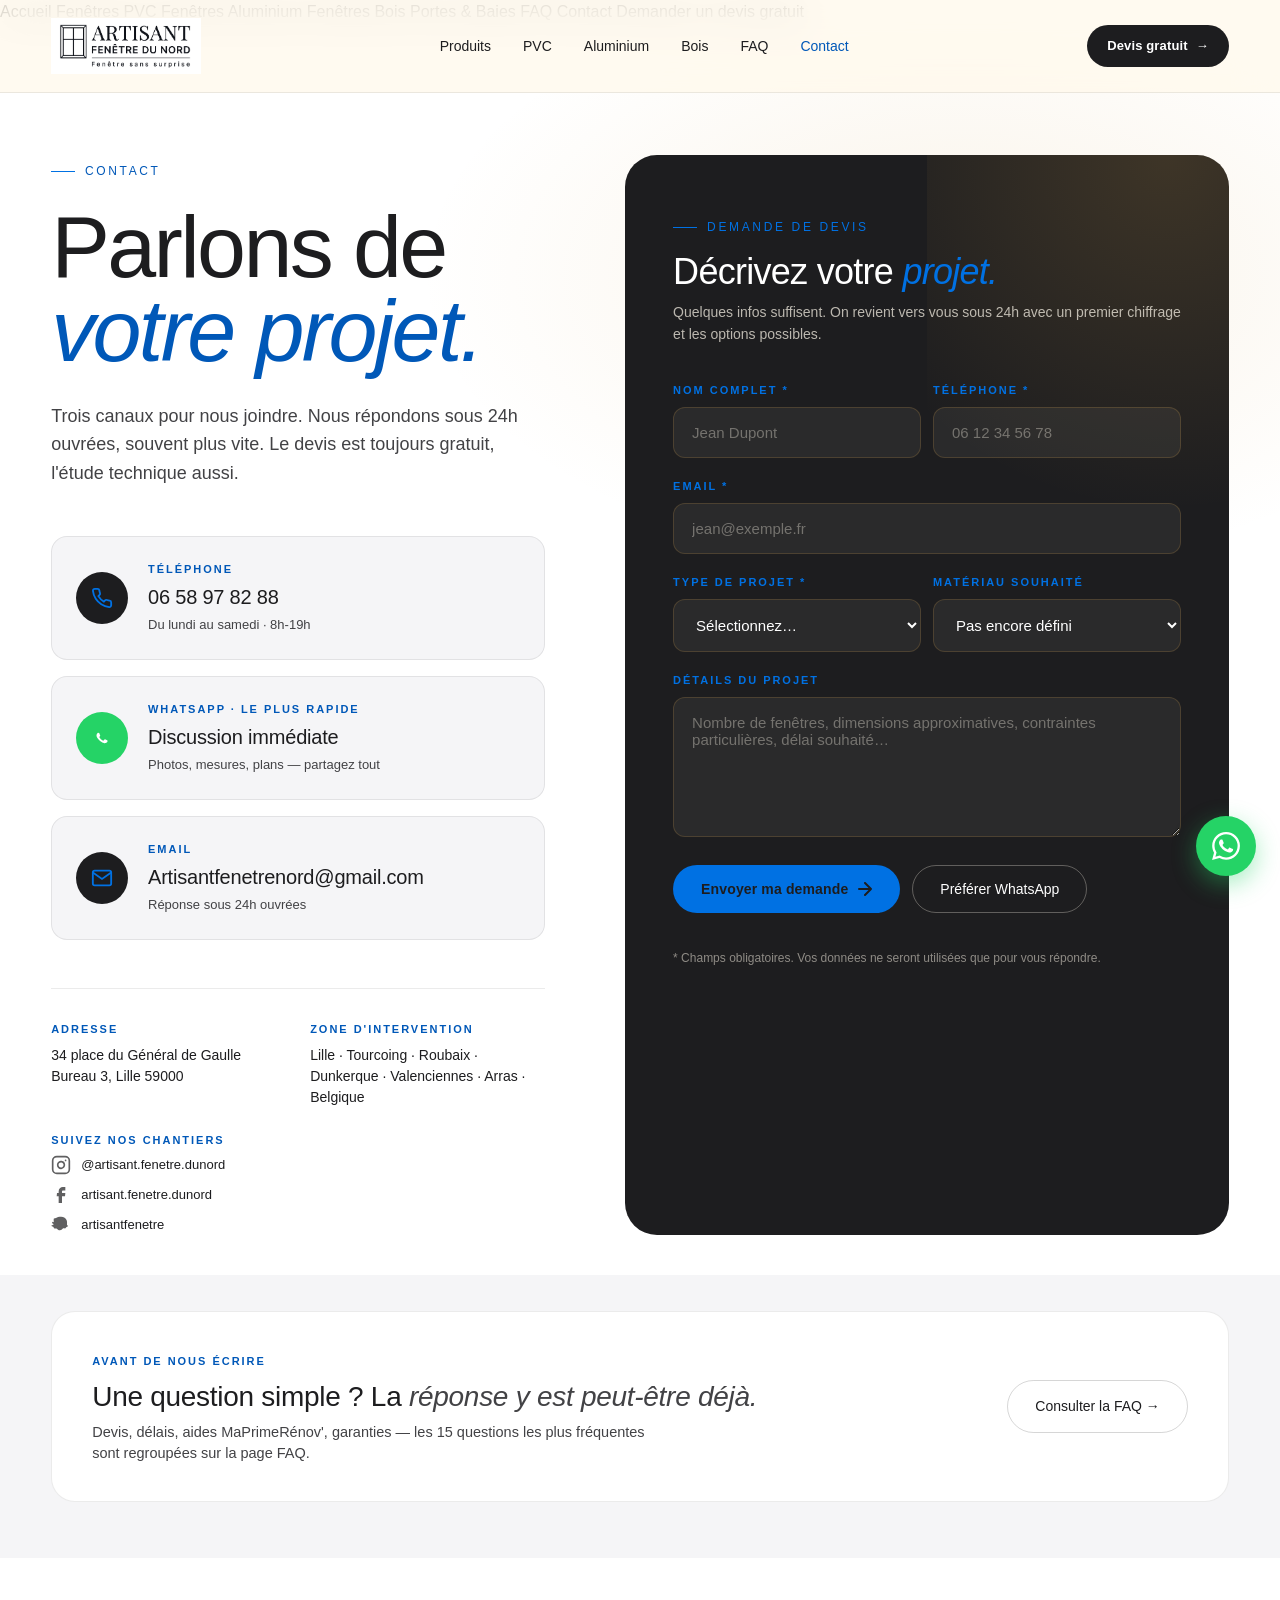
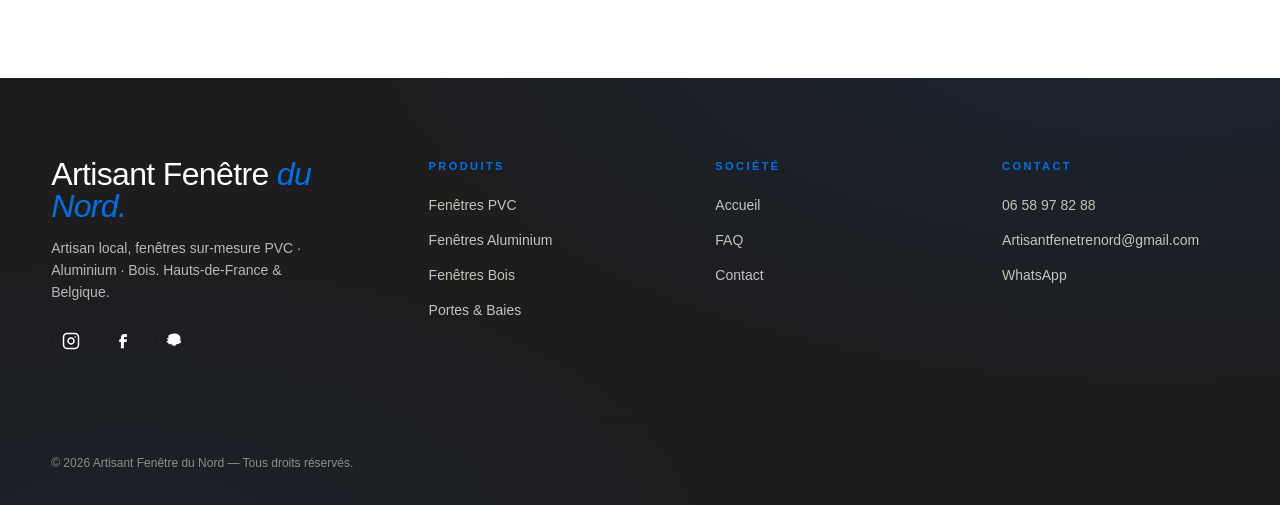
==== pages/contact.html @ 4042ab04 "Initial commit — site Artisant Fenêtre du Nord Site statique de présentation : page d'accueil, pages" ====
<!DOCTYPE html>
<html lang="fr">
<head>
<meta charset="UTF-8" />
<meta name="viewport" content="width=device-width, initial-scale=1.0" />
<title>Contact & Devis gratuit | Artisant Fenêtre du Nord — Lille, Tourcoing, Belgique</title>
<meta name="description" content="Contactez Artisant Fenêtre du Nord. Devis gratuit en 24h pour vos fenêtres PVC, aluminium ou bois. Tél : 06 58 97 82 88 — WhatsApp ou email. Lille, Nord, Belgique." />
<meta name="keywords" content="contact artisan fenêtre Nord, devis gratuit fenêtre Lille, demande devis menuiserie, WhatsApp fenêtre Tourcoing" />
<link rel="canonical" href="https://artisantfenetredunord.fr/pages/contact.html" />
<link rel="stylesheet" href="../assets/styles.css" />
<style>
.contact-hero {
  position: relative;
  padding: 130px var(--gutter) 40px;
  overflow: hidden;
}
.contact-hero::before {
  content: '';
  position: absolute;
  inset: 0;
  background: radial-gradient(900px 500px at 75% 20%, rgba(212, 162, 76, 0.13), transparent 60%);
  pointer-events: none;
}
.contact-grid {
  position: relative;
  max-width: var(--max-w);
  margin: 0 auto;
  display: grid;
  grid-template-columns: 0.9fr 1.1fr;
  gap: 80px;
}
.contact-info h1 {
  font-family: var(--font-display);
  font-weight: 400;
  font-size: clamp(48px, 8vw, 88px);
  line-height: 0.96;
  letter-spacing: -0.03em;
  color: var(--ink);
  margin: 24px 0 28px;
}
.contact-info h1 em { font-style: italic; color: var(--gold-deep); }
.contact-info .lead {
  font-size: 18px;
  color: var(--ink-soft);
  margin-bottom: 48px;
  line-height: 1.6;
}

.contact-channels {
  display: flex;
  flex-direction: column;
  gap: 16px;
  margin-bottom: 48px;
}
.channel {
  display: flex;
  align-items: center;
  gap: 20px;
  padding: 24px;
  background: var(--paper);
  border: 1px solid var(--line);
  border-radius: 16px;
  transition: all 0.25s;
  color: var(--ink);
}
.channel:hover {
  background: var(--cream-warm);
  border-color: var(--gold);
  transform: translateX(4px);
}
.channel-icon {
  width: 52px; height: 52px;
  border-radius: 50%;
  background: var(--ink);
  color: var(--gold);
  display: grid; place-items: center;
  flex-shrink: 0;
}
.channel.whatsapp .channel-icon { background: #25D366; color: white; }
.channel-text small {
  display: block;
  font-size: 11px;
  letter-spacing: 0.18em;
  text-transform: uppercase;
  color: var(--gold-deep);
  font-weight: 600;
  margin-bottom: 4px;
}
.channel-text strong {
  font-family: var(--font-display);
  font-size: 20px;
  font-weight: 500;
  letter-spacing: -0.01em;
}
.channel-text span { display: block; font-size: 13px; color: var(--ink-soft); margin-top: 2px; }

.contact-meta {
  padding-top: 32px;
  border-top: 1px solid var(--line);
  display: grid;
  grid-template-columns: 1fr 1fr;
  gap: 24px;
}
.meta-item small {
  font-size: 11px;
  letter-spacing: 0.18em;
  text-transform: uppercase;
  color: var(--gold-deep);
  font-weight: 600;
  margin-bottom: 6px;
  display: block;
}
.meta-item p { font-size: 14px; color: var(--ink); line-height: 1.5; }
.meta-socials {
  display: flex;
  flex-direction: column;
  gap: 10px;
  margin-top: 4px;
}
.meta-socials a {
  display: inline-flex;
  align-items: center;
  gap: 10px;
  font-size: 13px;
  color: var(--ink);
  font-weight: 500;
  transition: color 0.2s;
}
.meta-socials a:hover { color: var(--gold); }
.meta-socials svg { flex-shrink: 0; opacity: 0.7; }

/* Form */
.contact-form-wrapper {
  background: var(--ink);
  color: var(--cream);
  border-radius: 32px;
  padding: 56px 48px;
  position: relative;
  overflow: hidden;
}
.contact-form-wrapper::before {
  content: '';
  position: absolute;
  top: -50%; right: -30%;
  width: 80%; height: 100%;
  background: radial-gradient(circle, rgba(212,162,76,0.18), transparent 60%);
  pointer-events: none;
}
.contact-form-wrapper > * { position: relative; }
.contact-form-wrapper h2 {
  font-family: var(--font-display);
  font-size: 36px;
  font-weight: 500;
  letter-spacing: -0.02em;
  line-height: 1.05;
  margin: 16px 0 12px;
}
.contact-form-wrapper h2 em { color: var(--gold); font-style: italic; }
.contact-form-wrapper > p { color: rgba(255, 249, 236, 0.7); font-size: 14px; margin-bottom: 36px; }
.contact-form-wrapper .eyebrow { color: var(--gold); }

.form-grid {
  display: grid;
  gap: 20px;
}
.form-row {
  display: grid;
  grid-template-columns: 1fr 1fr;
  gap: 12px;
}
.contact-form-wrapper .field label { color: var(--gold); }
.contact-form-wrapper .field input,
.contact-form-wrapper .field select,
.contact-form-wrapper .field textarea {
  background: rgba(255, 249, 236, 0.06);
  border: 1px solid rgba(212, 162, 76, 0.2);
  color: var(--cream);
}
.contact-form-wrapper .field input::placeholder,
.contact-form-wrapper .field textarea::placeholder {
  color: rgba(255, 249, 236, 0.35);
}
.contact-form-wrapper .field input:focus,
.contact-form-wrapper .field select:focus,
.contact-form-wrapper .field textarea:focus {
  background: rgba(255, 249, 236, 0.12);
  border-color: var(--gold);
}
.form-submit {
  display: flex;
  gap: 12px;
  margin-top: 8px;
  flex-wrap: wrap;
}
.form-submit button.btn-primary {
  background: var(--gold);
  color: var(--ink);
  cursor: pointer;
}
.form-submit button.btn-primary::before { background: var(--cream); }
.form-submit button.btn-primary:hover span,
.form-submit button.btn-primary:hover svg { color: var(--ink); }
.form-submit .btn-ghost {
  color: var(--cream);
  border-color: rgba(255, 249, 236, 0.3);
  cursor: pointer;
  background: none;
  font-family: var(--font-body);
}
.form-submit .btn-ghost:hover { background: var(--cream); color: var(--ink); }
.form-note {
  font-size: 12px;
  color: rgba(255, 249, 236, 0.5);
  margin-top: 16px;
}

#formSuccess {
  display: none;
  align-items: center;
  gap: 12px;
  padding: 16px 20px;
  background: rgba(37, 211, 102, 0.15);
  border: 1px solid #25D366;
  border-radius: 12px;
  color: #25D366;
  margin-bottom: 20px;
  font-size: 14px;
}

@media (max-width: 1000px) {
  .contact-grid { grid-template-columns: 1fr; gap: 50px; }
  .contact-form-wrapper { padding: 40px 28px; }
}
@media (max-width: 600px) {
  .form-row { grid-template-columns: 1fr; }
  .contact-meta { grid-template-columns: 1fr; }
  .contact-hero { padding: 100px var(--gutter) 30px; }
}

/* Lien vers la FAQ */
.contact-faq-link {
  padding: 36px var(--gutter) 56px;
  background: var(--paper);
}
.contact-faq-link-inner {
  max-width: var(--max-w);
  margin: 0 auto;
  background: var(--cream);
  border: 1px solid var(--line);
  border-radius: 24px;
  padding: 36px 40px;
  display: flex;
  align-items: center;
  justify-content: space-between;
  gap: 40px;
}
.contact-faq-link-inner .eyebrow {
  display: inline-block;
  font-size: 11px;
  letter-spacing: 0.18em;
  text-transform: uppercase;
  color: var(--gold-deep);
  font-weight: 600;
  margin-bottom: 10px;
}
.contact-faq-link-inner h3 {
  font-family: var(--font-display);
  font-size: clamp(22px, 2.6vw, 28px);
  font-weight: 500;
  letter-spacing: -0.01em;
  color: var(--ink);
  margin-bottom: 8px;
  line-height: 1.2;
}
.contact-faq-link-inner h3 em {
  font-style: italic;
  color: var(--ink-soft);
}
.contact-faq-link-inner p {
  font-size: 14.5px;
  color: var(--ink-soft);
  max-width: 560px;
  line-height: 1.5;
}
.contact-faq-link-inner .btn-ghost {
  flex-shrink: 0;
}
@media (max-width: 800px) {
  .contact-faq-link-inner {
    flex-direction: column;
    align-items: flex-start;
    gap: 20px;
    padding: 28px 24px;
  }
}

.wa-float { position: fixed; bottom: 24px; right: 24px; width: 60px; height: 60px; background: #25D366; border-radius: 50%; display: grid; place-items: center; color: white; z-index: 50; box-shadow: 0 8px 24px rgba(37, 211, 102, 0.4); transition: transform 0.25s; }
.wa-float:hover { transform: scale(1.1); }
@media (max-width: 600px) { .wa-float { bottom: 16px; right: 16px; width: 56px; height: 56px; } }
</style>
<link rel="icon" type="image/x-icon" href="../favicon.ico" />
<link rel="icon" type="image/png" sizes="16x16" href="../assets/favicon-16.png" />
<link rel="icon" type="image/png" sizes="32x32" href="../assets/favicon-32.png" />
<link rel="apple-touch-icon" sizes="180x180" href="../assets/apple-touch-icon.png" />
<link rel="manifest" href="../manifest.json" />
<meta name="theme-color" content="#0A1628" />
</head>

<body>

<nav class="nav">
  <div class="nav-inner">
    <a href="../index.html" class="nav-brand">
      <img class="nav-brand-mark" src="../assets/logo.png" alt="Artisant Fenêtre du Nord — Fenêtre sans surprise" />
    </a>
    <ul class="nav-links">
      <li><a href="../index.html#produits">Produits</a></li>
      <li><a href="pvc.html">PVC</a></li>
      <li><a href="aluminium.html">Aluminium</a></li>
      <li><a href="bois.html">Bois</a></li>
      <li><a href="faq.html">FAQ</a></li>
      <li><a href="contact.html" style="color: var(--gold-deep);">Contact</a></li>
    </ul>
    <a href="contact.html" class="nav-cta">Devis gratuit <span>→</span></a>
    <button class="nav-toggle" aria-label="Menu">
      <svg width="20" height="14" viewBox="0 0 20 14" fill="none"><path d="M1 1h18M1 7h18M1 13h18" stroke="currentColor" stroke-width="2" stroke-linecap="round"/></svg>
    </button>
  </div>
</nav>
<div class="mobile-menu">
  <a href="../index.html">Accueil</a>
  <a href="pvc.html">Fenêtres PVC</a>
  <a href="aluminium.html">Fenêtres Aluminium</a>
  <a href="bois.html">Fenêtres Bois</a>
  <a href="portes-baies-portails.html">Portes & Baies</a>
  <a href="faq.html">FAQ</a>
  <a href="contact.html">Contact</a>
  <a href="contact.html" class="mobile-cta">Demander un devis gratuit</a>
</div>

<section class="contact-hero">
  <div class="contact-grid">
    <!-- Info column -->
    <div class="contact-info">
      <span class="eyebrow reveal">Contact</span>
      <h1 class="reveal">Parlons de <em>votre projet.</em></h1>
      <p class="lead reveal">Trois canaux pour nous joindre. Nous répondons sous 24h ouvrées, souvent plus vite. Le devis est toujours gratuit, l'étude technique aussi.</p>

      <div class="contact-channels">
        <a href="tel:0658978288" class="channel reveal">
          <div class="channel-icon">
            <svg width="22" height="22" viewBox="0 0 24 24" fill="none" stroke="currentColor" stroke-width="2"><path d="M22 16.92v3a2 2 0 01-2.18 2 19.79 19.79 0 01-8.63-3.07 19.5 19.5 0 01-6-6 19.79 19.79 0 01-3.07-8.67A2 2 0 014.11 2h3a2 2 0 012 1.72 12.84 12.84 0 00.7 2.81 2 2 0 01-.45 2.11L8.09 9.91a16 16 0 006 6l1.27-1.27a2 2 0 012.11-.45 12.84 12.84 0 002.81.7A2 2 0 0122 16.92z"/></svg>
          </div>
          <div class="channel-text">
            <small>Téléphone</small>
            <strong>06 58 97 82 88</strong>
            <span>Du lundi au samedi · 8h-19h</span>
          </div>
        </a>

        <a href="#" class="channel whatsapp reveal" data-whatsapp="Bonjour, je souhaite obtenir un devis pour mes fenêtres.">
          <div class="channel-icon">
            <svg width="22" height="22" viewBox="0 0 24 24" fill="currentColor"><path d="M17.472 14.382c-.297-.149-1.758-.867-2.03-.967-.273-.099-.471-.148-.67.15-.197.297-.767.966-.94 1.164-.173.199-.347.223-.644.075-.297-.15-1.255-.463-2.39-1.475-.883-.788-1.48-1.761-1.653-2.059-.173-.297-.018-.458.13-.606.134-.133.298-.347.446-.52.149-.174.198-.298.298-.497.099-.198.05-.371-.025-.52-.075-.149-.669-1.612-.916-2.207-.242-.579-.487-.5-.669-.51-.173-.008-.371-.01-.57-.01-.198 0-.52.074-.792.372-.272.297-1.04 1.016-1.04 2.479 0 1.462 1.065 2.875 1.213 3.074.149.198 2.096 3.2 5.077 4.487.709.306 1.262.489 1.694.625.712.227 1.36.195 1.871.118.571-.085 1.758-.719 2.006-1.413.248-.694.248-1.289.173-1.413-.074-.124-.272-.198-.57-.347"/></svg>
          </div>
          <div class="channel-text">
            <small>WhatsApp · Le plus rapide</small>
            <strong>Discussion immédiate</strong>
            <span>Photos, mesures, plans — partagez tout</span>
          </div>
        </a>

        <a href="mailto:Artisantfenetrenord@gmail.com" class="channel reveal">
          <div class="channel-icon">
            <svg width="22" height="22" viewBox="0 0 24 24" fill="none" stroke="currentColor" stroke-width="2"><path d="M4 4h16c1.1 0 2 .9 2 2v12c0 1.1-.9 2-2 2H4c-1.1 0-2-.9-2-2V6c0-1.1.9-2 2-2z"/><polyline points="22,6 12,13 2,6"/></svg>
          </div>
          <div class="channel-text">
            <small>Email</small>
            <strong>Artisantfenetrenord@gmail.com</strong>
            <span>Réponse sous 24h ouvrées</span>
          </div>
        </a>
      </div>

      <div class="contact-meta reveal">
        <div class="meta-item">
          <small>Adresse</small>
          <p>34 place du Général de Gaulle<br>Bureau 3, Lille 59000</p>
        </div>
        <div class="meta-item">
          <small>Zone d'intervention</small>
          <p>Lille · Tourcoing · Roubaix · Dunkerque · Valenciennes · Arras · Belgique</p>
        </div>
        <div class="meta-item">
          <small>Suivez nos chantiers</small>
          <div class="meta-socials">
            <a href="https://www.instagram.com/artisant.fenetre.dunord/" target="_blank" rel="noopener" aria-label="Instagram">
              <svg width="20" height="20" viewBox="0 0 24 24" fill="none" stroke="currentColor" stroke-width="2" stroke-linecap="round" stroke-linejoin="round"><rect x="2" y="2" width="20" height="20" rx="5"/><path d="M16 11.37A4 4 0 1 1 12.63 8 4 4 0 0 1 16 11.37z"/><line x1="17.5" y1="6.5" x2="17.51" y2="6.5"/></svg>
              <span>@artisant.fenetre.dunord</span>
            </a>
            <a href="https://www.facebook.com/artisant.fenetre.dunord" target="_blank" rel="noopener" aria-label="Facebook">
              <svg width="20" height="20" viewBox="0 0 24 24" fill="currentColor"><path d="M9.198 21.5h4v-8.01h3.604l.396-3.98h-4V7.5a1 1 0 0 1 1-1h3v-4h-3a5 5 0 0 0-5 5v2.01h-2l-.396 3.98h2.396v8.01z"/></svg>
              <span>artisant.fenetre.dunord</span>
            </a>
            <a href="https://www.snapchat.com/add/artisantfenetre" target="_blank" rel="noopener" aria-label="Snapchat">
              <svg width="20" height="20" viewBox="0 0 24 24" fill="currentColor"><path d="M12.166 2c2.946-.005 5.92 1.81 6.85 4.785.339 1.087.222 2.244.213 3.38-.007.736.045 1.474 0 2.21.155.044.32.058.475.105.288.06.587.157.798.376.107.268-.029.555-.236.731-.555.503-1.32.677-1.973 1.022-.355.235-.499.659-.711 1.005-.163.275-.42.502-.748.523-.461.058-.913-.097-1.376-.107-.564-.007-1.137.137-1.561.523-.443.396-.751.918-1.232 1.281-.527.388-1.182.587-1.832.6-.871.06-1.717-.27-2.422-.752-.482-.34-.791-.87-1.286-1.193-.514-.305-1.139-.385-1.722-.305-.376.058-.764.182-1.143.087-.474-.114-.711-.604-.918-1.005-.207-.356-.337-.79-.692-1.024-.532-.303-1.142-.473-1.65-.819a1.32 1.32 0 0 1-.43-.464c-.106-.272.107-.557.366-.654.346-.155.74-.155 1.085-.319.376-.144.74-.376.972-.713.087-.146.155-.304.213-.464-.585-.27-1.21-.526-1.642-1.03-.27-.318-.388-.78-.193-1.165.116-.21.347-.318.575-.358.21-.04.405.04.59.135.183.087.376.184.585.193.118 0 .184-.117.193-.222.038-.434-.058-.87-.077-1.302-.06-.957-.155-1.95.184-2.876C5.41 4.04 7.787 2.434 10.295 2.097c.621-.087 1.247-.107 1.871-.097z"/></svg>
              <span>artisantfenetre</span>
            </a>
          </div>
        </div>
      </div>
    </div>

    <!-- Form column -->
    <div class="contact-form-wrapper reveal">
      <span class="eyebrow">Demande de devis</span>
      <h2>Décrivez votre <em>projet.</em></h2>
      <p>Quelques infos suffisent. On revient vers vous sous 24h avec un premier chiffrage et les options possibles.</p>

      <div id="formSuccess">
        <span>✓</span>
        <span>Votre client mail s'est ouvert. Si rien ne se passe, contactez-nous directement par WhatsApp.</span>
      </div>

      <form id="contactForm" class="form-grid">
        <div class="form-row">
          <div class="field">
            <label for="name">Nom complet *</label>
            <input type="text" id="name" name="name" placeholder="Jean Dupont" required />
          </div>
          <div class="field">
            <label for="phone">Téléphone *</label>
            <input type="tel" id="phone" name="phone" placeholder="06 12 34 56 78" required />
          </div>
        </div>

        <div class="field">
          <label for="email">Email *</label>
          <input type="email" id="email" name="email" placeholder="jean@exemple.fr" required />
        </div>

        <div class="form-row">
          <div class="field">
            <label for="project">Type de projet *</label>
            <select id="project" name="project" required>
              <option value="">Sélectionnez…</option>
              <option>Fenêtres (rénovation)</option>
              <option>Fenêtres (neuf)</option>
              <option>Baie vitrée</option>
              <option>Porte d'entrée</option>
              <option>Porte de garage</option>
              <option>Portail / Clôture</option>
              <option>Projet complet (multi-postes)</option>
              <option>Autre</option>
            </select>
          </div>
          <div class="field">
            <label for="material">Matériau souhaité</label>
            <select id="material" name="material">
              <option value="">Pas encore défini</option>
              <option>PVC</option>
              <option>Aluminium</option>
              <option>Bois</option>
              <option>Mixte / À définir</option>
            </select>
          </div>
        </div>

        <div class="field">
          <label for="message">Détails du projet</label>
          <textarea id="message" name="message" placeholder="Nombre de fenêtres, dimensions approximatives, contraintes particulières, délai souhaité…"></textarea>
        </div>

        <div class="form-submit">
          <button type="submit" class="btn-primary">
            <span>Envoyer ma demande</span>
            <svg width="14" height="14" viewBox="0 0 14 14" fill="none"><path d="M1 7h12m0 0L7 1m6 6L7 13" stroke="currentColor" stroke-width="2" stroke-linecap="round"/></svg>
          </button>
          <button type="button" class="btn-ghost" data-whatsapp="Bonjour, je souhaite obtenir un devis pour mes fenêtres.">
            <span>Préférer WhatsApp</span>
          </button>
        </div>

        <p class="form-note">* Champs obligatoires. Vos données ne seront utilisées que pour vous répondre.</p>
      </form>
    </div>
  </div>
</section>

<!-- ===== LIEN FAQ ===== -->
<section class="contact-faq-link">
  <div class="contact-faq-link-inner">
    <div>
      <span class="eyebrow">Avant de nous écrire</span>
      <h3>Une question simple ? La <em>réponse y est peut-être déjà.</em></h3>
      <p>Devis, délais, aides MaPrimeRénov', garanties — les 15 questions les plus fréquentes sont regroupées sur la page FAQ.</p>
    </div>
    <a href="faq.html" class="btn-ghost"><span>Consulter la FAQ →</span></a>
  </div>
</section>

<footer class="footer">
  <div class="footer-inner">
    <div class="footer-top">
      <div class="footer-brand">
        <h3>Artisant Fenêtre <em>du Nord.</em></h3>
        <p>Artisan local, fenêtres sur-mesure PVC · Aluminium · Bois. Hauts-de-France & Belgique.</p>
        <div class="footer-socials">
          <a href="https://www.instagram.com/artisant.fenetre.dunord/" target="_blank" rel="noopener" aria-label="Instagram">
            <svg viewBox="0 0 24 24" fill="none" stroke="currentColor" stroke-width="2" stroke-linecap="round" stroke-linejoin="round"><rect x="2" y="2" width="20" height="20" rx="5"/><path d="M16 11.37A4 4 0 1 1 12.63 8 4 4 0 0 1 16 11.37z"/><line x1="17.5" y1="6.5" x2="17.51" y2="6.5"/></svg>
          </a>
          <a href="https://www.facebook.com/artisant.fenetre.dunord" target="_blank" rel="noopener" aria-label="Facebook">
            <svg viewBox="0 0 24 24" fill="currentColor"><path d="M9.198 21.5h4v-8.01h3.604l.396-3.98h-4V7.5a1 1 0 0 1 1-1h3v-4h-3a5 5 0 0 0-5 5v2.01h-2l-.396 3.98h2.396v8.01z"/></svg>
          </a>
          <a href="https://www.snapchat.com/add/artisantfenetre" target="_blank" rel="noopener" aria-label="Snapchat">
            <svg viewBox="0 0 24 24" fill="currentColor"><path d="M12.166 2c2.946-.005 5.92 1.81 6.85 4.785.339 1.087.222 2.244.213 3.38-.007.736.045 1.474 0 2.21.155.044.32.058.475.105.288.06.587.157.798.376.107.268-.029.555-.236.731-.555.503-1.32.677-1.973 1.022-.355.235-.499.659-.711 1.005-.163.275-.42.502-.748.523-.461.058-.913-.097-1.376-.107-.564-.007-1.137.137-1.561.523-.443.396-.751.918-1.232 1.281-.527.388-1.182.587-1.832.6-.871.06-1.717-.27-2.422-.752-.482-.34-.791-.87-1.286-1.193-.514-.305-1.139-.385-1.722-.305-.376.058-.764.182-1.143.087-.474-.114-.711-.604-.918-1.005-.207-.356-.337-.79-.692-1.024-.532-.303-1.142-.473-1.65-.819a1.32 1.32 0 0 1-.43-.464c-.106-.272.107-.557.366-.654.346-.155.74-.155 1.085-.319.376-.144.74-.376.972-.713.087-.146.155-.304.213-.464-.585-.27-1.21-.526-1.642-1.03-.27-.318-.388-.78-.193-1.165.116-.21.347-.318.575-.358.21-.04.405.04.59.135.183.087.376.184.585.193.118 0 .184-.117.193-.222.038-.434-.058-.87-.077-1.302-.06-.957-.155-1.95.184-2.876C5.41 4.04 7.787 2.434 10.295 2.097c.621-.087 1.247-.107 1.871-.097z"/></svg>
          </a>
        </div>
      </div>
      <div class="footer-col">
        <h4>Produits</h4>
        <ul>
          <li><a href="pvc.html">Fenêtres PVC</a></li>
          <li><a href="aluminium.html">Fenêtres Aluminium</a></li>
          <li><a href="bois.html">Fenêtres Bois</a></li>
          <li><a href="portes-baies-portails.html">Portes & Baies</a></li>
        </ul>
      </div>
      <div class="footer-col">
        <h4>Société</h4>
        <ul>
          <li><a href="../index.html">Accueil</a></li>
          <li><a href="faq.html">FAQ</a></li>
          <li><a href="contact.html">Contact</a></li>
        </ul>
      </div>
      <div class="footer-col">
        <h4>Contact</h4>
        <ul>
          <li><a href="tel:0658978288">06 58 97 82 88</a></li>
          <li><a href="mailto:Artisantfenetrenord@gmail.com">Artisantfenetrenord@gmail.com</a></li>
          <li><a href="#" data-whatsapp="Bonjour">WhatsApp</a></li>
        </ul>
      </div>
    </div>
    <div class="footer-bottom">
      <p>© 2026 Artisant Fenêtre du Nord — Tous droits réservés.</p>
    </div>
  </div>
</footer>

<a href="#" class="wa-float" data-whatsapp="Bonjour, je souhaite obtenir un devis pour mes fenêtres." aria-label="WhatsApp">
  <svg width="28" height="28" viewBox="0 0 24 24" fill="currentColor"><path d="M17.472 14.382c-.297-.149-1.758-.867-2.03-.967-.273-.099-.471-.148-.67.15-.197.297-.767.966-.94 1.164-.173.199-.347.223-.644.075-.297-.15-1.255-.463-2.39-1.475-.883-.788-1.48-1.761-1.653-2.059-.173-.297-.018-.458.13-.606.134-.133.298-.347.446-.52.149-.174.198-.298.298-.497.099-.198.05-.371-.025-.52-.075-.149-.669-1.612-.916-2.207-.242-.579-.487-.5-.669-.51-.173-.008-.371-.01-.57-.01-.198 0-.52.074-.792.372-.272.297-1.04 1.016-1.04 2.479 0 1.462 1.065 2.875 1.213 3.074.149.198 2.096 3.2 5.077 4.487.709.306 1.262.489 1.694.625.712.227 1.36.195 1.871.118.571-.085 1.758-.719 2.006-1.413.248-.694.248-1.289.173-1.413-.074-.124-.272-.198-.57-.347m-5.421 7.403h-.004a9.87 9.87 0 01-5.031-1.378l-.361-.214-3.741.982.998-3.648-.235-.374a9.86 9.86 0 01-1.51-5.26c.001-5.45 4.436-9.884 9.888-9.884 2.64 0 5.122 1.03 6.988 2.898a9.825 9.825 0 012.893 6.994c-.003 5.45-4.437 9.884-9.885 9.884m8.413-18.297A11.815 11.815 0 0012.05 0C5.495 0 .16 5.335.157 11.892c0 2.096.547 4.142 1.588 5.945L.057 24l6.305-1.654a11.882 11.882 0 005.683 1.448h.005c6.554 0 11.89-5.335 11.893-11.893a11.821 11.821 0 00-3.48-8.413z"/></svg>
</a>

<script src="../assets/script.js"></script>
</body>
</html>
---- assets/styles.css ----
/* ====== ARTISANT FENÊTRE DU NORD - DESIGN SYSTEM ====== */

:root {
  /* Palette Apple-inspired — minimaliste, moderne, intemporelle */
  --ink: #1d1d1f;          /* Apple noir doux */
  --ink-deep: #000000;
  --ink-soft: #424245;     /* gris apple secondary */
  --gold: #0071e3;         /* bleu Apple — accent principal */
  --gold-bright: #2997ff;  /* bleu link Apple */
  --gold-deep: #0058b8;    /* bleu darker pour hovers */
  --silver: #86868b;       /* gris meta Apple */
  --cream: #ffffff;        /* fond principal blanc pur */
  --cream-warm: #fbfbfd;   /* fond Apple section secondaire */
  --paper: #f5f5f7;        /* gris très clair Apple sections */
  --line: rgba(0, 0, 0, 0.08);
  --line-strong: rgba(0, 0, 0, 0.16);
  --shadow-lg: 0 20px 60px -20px rgba(0, 0, 0, 0.14);
  --shadow-md: 0 8px 24px -8px rgba(0, 0, 0, 0.10);

  /* Typography — Apple system stack (SF Pro on macOS/iOS, Segoe UI Variable on Windows) */
  --font-display: -apple-system, BlinkMacSystemFont, "SF Pro Display", "SF Pro Text", "Segoe UI Variable", "Segoe UI", "Helvetica Neue", Helvetica, Arial, sans-serif;
  --font-body: -apple-system, BlinkMacSystemFont, "SF Pro Text", "SF Pro Display", "Segoe UI Variable", "Segoe UI", "Helvetica Neue", Helvetica, Arial, sans-serif;

  /* Layout */
  --max-w: 1280px;
  --gutter: clamp(20px, 4vw, 64px);
}

* { margin: 0; padding: 0; box-sizing: border-box; }

html { scroll-behavior: smooth; -webkit-text-size-adjust: 100%; }

body {
  font-family: var(--font-body);
  background: var(--cream);
  color: var(--ink);
  line-height: 1.55;
  font-weight: 400;
  overflow-x: hidden;
  -webkit-font-smoothing: antialiased;
  font-feature-settings: 'ss01', 'cv11';
}

img { max-width: 100%; height: auto; display: block; }
a { color: inherit; text-decoration: none; }
button { font-family: inherit; cursor: pointer; border: none; background: none; }

/* ====== NAVIGATION ====== */
.nav {
  position: fixed;
  top: 0; left: 0; right: 0;
  z-index: 100;
  padding: 18px var(--gutter);
  background: rgba(255, 249, 236, 0.78);
  backdrop-filter: blur(20px) saturate(140%);
  -webkit-backdrop-filter: blur(20px) saturate(140%);
  border-bottom: 1px solid var(--line);
  transition: all 0.3s ease;
}
.nav-inner {
  max-width: var(--max-w);
  margin: 0 auto;
  display: flex;
  justify-content: space-between;
  align-items: center;
  gap: 24px;
}
.nav-brand {
  display: flex;
  align-items: center;
  color: var(--ink);
}
.nav-brand-mark {
  height: 56px;
  width: auto;
  max-width: 280px;
  flex-shrink: 0;
  object-fit: contain;
  display: block;
}
.nav-brand-name { display: none; }
@media (max-width: 600px) {
  .nav-brand-mark { height: 44px; max-width: 220px; }
}
.nav-links {
  display: flex; gap: 32px;
  list-style: none;
}
.nav-links a {
  font-size: 14px;
  font-weight: 500;
  position: relative;
  padding: 6px 0;
  color: var(--ink);
  transition: color 0.2s;
}
.nav-links a::after {
  content: '';
  position: absolute;
  left: 0; bottom: 0;
  width: 0; height: 1px;
  background: var(--gold);
  transition: width 0.3s ease;
}
.nav-links a:hover { color: var(--gold-deep); }
.nav-links a:hover::after { width: 100%; }
.nav-cta {
  display: inline-flex;
  align-items: center;
  gap: 8px;
  background: var(--ink);
  color: var(--cream);
  padding: 11px 20px;
  border-radius: 999px;
  font-size: 13px;
  font-weight: 600;
  letter-spacing: 0.01em;
  transition: all 0.25s ease;
}
.nav-cta:hover { background: var(--gold); color: var(--ink); transform: translateY(-1px); }
.nav-toggle { display: none; width: 40px; height: 40px; background: var(--ink); color: var(--cream); border-radius: 999px; place-items: center; }

@media (max-width: 900px) {
  .nav-links { display: none; }
  .nav-cta { display: none; }
  .nav-toggle { display: grid; }
  .nav-toggle.open { background: var(--gold); color: var(--ink); }
  .mobile-menu {
    position: fixed;
    inset: 92px 0 0 0;
    background: var(--cream);
    z-index: 99;
    padding: 32px var(--gutter);
    display: flex; flex-direction: column;
    gap: 0;
    overflow-y: auto;
    transform: translateX(100%);
    transition: transform 0.4s cubic-bezier(0.7,0,0.3,1);
  }
  @media (max-width: 600px) {
    .mobile-menu { inset: 80px 0 0 0; padding: 24px var(--gutter); }
    .mobile-menu a { padding: 16px 0; font-size: 22px; }
  }
  .mobile-menu.open { transform: translateX(0); }
  .mobile-menu a {
    padding: 22px 0;
    font-family: var(--font-display);
    font-size: 28px;
    font-weight: 500;
    border-bottom: 1px solid var(--line);
    color: var(--ink);
    display: flex; justify-content: space-between; align-items: center;
  }
  .mobile-menu a::after { content: '→'; font-size: 22px; color: var(--gold); }
  .mobile-cta {
    margin-top: 32px;
    background: var(--ink);
    color: var(--cream);
    padding: 18px;
    border-radius: 999px;
    text-align: center;
    font-weight: 600;
  }
}

/* ====== UTILS ====== */
.container { max-width: var(--max-w); margin: 0 auto; padding: 0 var(--gutter); }
.eyebrow {
  display: inline-flex;
  align-items: center;
  gap: 10px;
  font-size: 12px;
  font-weight: 500;
  letter-spacing: 0.22em;
  text-transform: uppercase;
  color: var(--gold-deep);
}
.eyebrow::before {
  content: '';
  width: 24px; height: 1px;
  background: var(--gold);
}
.h-display {
  font-family: var(--font-display);
  font-weight: 400;
  letter-spacing: -0.025em;
  line-height: 1.02;
  font-variation-settings: 'opsz' 144;
}
.h-display em {
  font-style: italic;
  color: var(--gold-deep);
  font-weight: 400;
}
.btn-primary {
  display: inline-flex;
  align-items: center;
  gap: 10px;
  background: var(--ink);
  color: var(--cream);
  padding: 16px 28px;
  border-radius: 999px;
  font-size: 14px;
  font-weight: 600;
  letter-spacing: 0.01em;
  transition: all 0.3s ease;
  position: relative;
  overflow: hidden;
}
.btn-primary::before {
  content: '';
  position: absolute;
  inset: 0;
  background: var(--gold);
  transform: translateY(100%);
  transition: transform 0.4s cubic-bezier(0.7,0,0.3,1);
  z-index: 0;
}
.btn-primary:hover::before { transform: translateY(0); }
.btn-primary span, .btn-primary svg { position: relative; z-index: 1; transition: color 0.3s; }
.btn-primary:hover span, .btn-primary:hover svg { color: var(--ink); }

.btn-ghost {
  display: inline-flex;
  align-items: center;
  gap: 10px;
  border: 1px solid var(--line-strong);
  padding: 15px 27px;
  border-radius: 999px;
  font-size: 14px;
  font-weight: 500;
  color: var(--ink);
  transition: all 0.25s;
}
.btn-ghost:hover { background: var(--ink); color: var(--cream); border-color: var(--ink); }

/* ====== FOOTER ====== */
.footer {
  background: var(--ink);
  color: var(--cream);
  padding: 80px var(--gutter) 32px;
  margin-top: 120px;
  position: relative;
  overflow: hidden;
}
.footer::before {
  content: '';
  position: absolute;
  inset: 0;
  background:
    radial-gradient(800px 400px at 90% -20%, rgba(0, 113, 227, 0.10), transparent),
    radial-gradient(600px 300px at 10% 110%, rgba(0, 113, 227, 0.05), transparent);
  pointer-events: none;
}
.footer-inner {
  position: relative;
  max-width: var(--max-w);
  margin: 0 auto;
}
.footer-top {
  display: grid;
  grid-template-columns: 1.4fr 1fr 1fr 1fr;
  gap: 60px;
  padding-bottom: 60px;
  border-bottom: 1px solid rgba(0, 0, 0, 0.08);
}
.footer-brand h3 {
  font-family: var(--font-display);
  font-size: 32px;
  font-weight: 500;
  letter-spacing: -0.02em;
  line-height: 1;
  margin-bottom: 16px;
}
.footer-brand h3 em { font-style: italic; color: var(--gold); }
.footer-brand p { color: rgba(255, 249, 236, 0.7); font-size: 14px; max-width: 280px; }
.footer-col h4 {
  font-size: 11px;
  letter-spacing: 0.22em;
  text-transform: uppercase;
  color: var(--gold);
  margin-bottom: 18px;
  font-weight: 600;
}
.footer-col ul { list-style: none; display: flex; flex-direction: column; gap: 10px; }
.footer-col a { font-size: 14px; color: rgba(255, 249, 236, 0.75); transition: color 0.2s; }
.footer-col a:hover { color: var(--gold); }
.footer-bottom {
  padding-top: 32px;
  display: flex;
  justify-content: space-between;
  align-items: center;
  flex-wrap: wrap;
  gap: 12px;
}
.footer-bottom p { font-size: 12px; color: rgba(255, 249, 236, 0.5); }
.footer-socials {
  display: flex;
  gap: 12px;
  margin-top: 18px;
}
.footer-socials a {
  width: 40px;
  height: 40px;
  display: inline-flex;
  align-items: center;
  justify-content: center;
  border-radius: 50%;
  border: 1px solid rgba(0, 0, 0, 0.12);
  color: var(--cream);
  transition: all 0.25s ease;
}
.footer-socials a:hover {
  background: var(--gold);
  border-color: var(--gold);
  color: var(--ink);
  transform: translateY(-2px);
}
.footer-socials svg { width: 18px; height: 18px; }
@media (max-width: 800px) {
  .footer-top { grid-template-columns: 1fr 1fr; gap: 40px; }
  .footer-brand { grid-column: span 2; }
}
@media (max-width: 500px) {
  .footer-top { grid-template-columns: 1fr; }
  .footer-brand { grid-column: span 1; }
}

/* ====== ANIMATIONS GLOBALES ====== */
@keyframes fadeUp {
  from { opacity: 0; transform: translateY(24px); }
  to { opacity: 1; transform: translateY(0); }
}
.reveal { opacity: 0; }
.reveal.in-view { animation: fadeUp 0.9s cubic-bezier(0.2,0.8,0.2,1) forwards; }

/* ====== FORMS ====== */
.field { display: flex; flex-direction: column; gap: 8px; }
.field label {
  font-size: 11px;
  font-weight: 600;
  letter-spacing: 0.18em;
  text-transform: uppercase;
  color: var(--ink-soft);
}
.field input, .field select, .field textarea {
  width: 100%;
  padding: 16px 18px;
  background: rgba(255, 255, 255, 0.6);
  border: 1px solid var(--line);
  border-radius: 12px;
  font-family: var(--font-body);
  font-size: 15px;
  color: var(--ink);
  transition: all 0.2s;
}
.field input:focus, .field select:focus, .field textarea:focus {
  outline: none;
  border-color: var(--gold);
  background: rgba(255, 255, 255, 0.95);
  box-shadow: 0 0 0 4px rgba(0, 113, 227, 0.15);
}
.field textarea { resize: vertical; min-height: 140px; }

/* Scrollbar refinement */
::-webkit-scrollbar { width: 10px; height: 10px; }
::-webkit-scrollbar-track { background: var(--paper); }
::-webkit-scrollbar-thumb { background: var(--gold); border-radius: 999px; border: 2px solid var(--paper); }
::-webkit-scrollbar-thumb:hover { background: var(--gold-deep); }

/* ====== BEFORE / AFTER ====== */
.ba-section { padding: 80px var(--gutter) 100px; background: var(--paper); }
.ba-inner { max-width: var(--max-w); margin: 0 auto; }
.ba-header { text-align: center; max-width: 640px; margin: 0 auto 48px; }
.ba-header h2 {
  font-family: var(--font-display);
  font-size: clamp(32px, 4.5vw, 52px);
  font-weight: 500;
  letter-spacing: -0.02em;
  line-height: 1.05;
  margin-top: 12px;
  margin-bottom: 14px;
}
.ba-header h2 em { font-style: italic; color: var(--ink-soft); font-weight: 400; }
.ba-header p { font-size: 17px; color: var(--ink-soft); line-height: 1.5; }

.ba-grid {
  display: grid;
  grid-template-columns: 1fr 1fr;
  gap: 24px;
}
.ba-card {
  position: relative;
  border-radius: 22px;
  overflow: hidden;
  aspect-ratio: 4 / 3;
  background: var(--cream-warm);
  box-shadow: var(--shadow-md);
}
.ba-card img {
  width: 100%; height: 100%;
  object-fit: cover;
  display: block;
}
.ba-label {
  position: absolute;
  top: 18px; left: 18px;
  padding: 8px 16px;
  background: rgba(255, 255, 255, 0.95);
  backdrop-filter: blur(10px);
  -webkit-backdrop-filter: blur(10px);
  border-radius: 999px;
  font-size: 11px;
  font-weight: 600;
  letter-spacing: 0.15em;
  text-transform: uppercase;
  color: var(--ink);
}
.ba-label.after {
  background: var(--ink);
  color: white;
}
.ba-arrow {
  position: absolute;
  top: 50%;
  left: 50%;
  transform: translate(-50%, -50%);
  width: 60px;
  height: 60px;
  border-radius: 50%;
  background: white;
  display: grid;
  place-items: center;
  z-index: 5;
  box-shadow: 0 8px 24px rgba(0, 0, 0, 0.15);
  pointer-events: none;
}
.ba-arrow svg { color: var(--ink); width: 24px; height: 24px; }

@media (max-width: 760px) {
  .ba-grid { grid-template-columns: 1fr; gap: 16px; }
  .ba-arrow { display: none; }
  .ba-card { aspect-ratio: 4 / 3; }
}

/* ====== Apple-style smoother transitions on cards ====== */
.product-card,
.commitment-card,
.av-card,
.uc-card,
.testimonial,
.ba-card {
  transition: transform 0.5s cubic-bezier(0.22, 1, 0.36, 1), box-shadow 0.5s ease, border-color 0.3s ease;
}

/* Slightly softer borders globally for Apple look */
.commitment-card,
.product-card,
.av-card,
.uc-card,
.testimonial {
  border-radius: 22px;
}

/* ====== BEFORE/AFTER — SINGLE SPLIT IMAGE ====== */
.ba-single {
  position: relative;
  border-radius: 24px;
  overflow: hidden;
  box-shadow: var(--shadow-lg);
  background: var(--cream-warm);
  margin-bottom: 32px;
  transition: transform 0.5s cubic-bezier(0.22, 1, 0.36, 1), box-shadow 0.5s ease;
}
.ba-single:hover {
  transform: translateY(-4px);
  box-shadow: 0 30px 70px -20px rgba(0,0,0,0.18);
}
.ba-single img {
  width: 100%;
  height: auto;
  display: block;
}
.ba-single-caption {
  display: flex;
  justify-content: space-between;
  align-items: center;
  gap: 16px;
  padding: 22px 26px;
  background: white;
  border-top: 1px solid var(--line);
  flex-wrap: wrap;
}
.ba-single-caption-text {
  flex: 1;
  min-width: 0;
}
.ba-single-caption-text h3 {
  font-family: var(--font-display);
  font-size: 22px;
  font-weight: 500;
  letter-spacing: -0.015em;
  margin-bottom: 4px;
  color: var(--ink);
}
.ba-single-caption-text p {
  font-size: 14px;
  color: var(--ink-soft);
  line-height: 1.5;
}
.ba-single-caption a {
  display: inline-flex;
  align-items: center;
  gap: 6px;
  font-size: 13px;
  font-weight: 600;
  color: var(--gold);
  letter-spacing: 0.02em;
  white-space: nowrap;
  flex-shrink: 0;
}
.ba-single-caption a:hover { color: var(--gold-deep); }
.ba-single-caption a svg { transition: transform 0.25s; }
.ba-single-caption a:hover svg { transform: translateX(3px); }

@media (max-width: 600px) {
  .ba-single { margin-bottom: 20px; border-radius: 18px; }
  .ba-single-caption { padding: 18px 20px; }
  .ba-single-caption-text h3 { font-size: 18px; }
  .ba-single-caption-text p { font-size: 13px; }
}

/* ====== CONDENSED PRODUCT PAGE ====== */
.p-hero {
  padding: 130px var(--gutter) 36px;
  background: var(--cream);
}
.p-hero-inner {
  max-width: var(--max-w);
  margin: 0 auto;
  display: grid;
  grid-template-columns: 1fr 1.1fr;
  gap: 60px;
  align-items: center;
}
.p-hero-text .breadcrumb {
  display: flex;
  align-items: center;
  gap: 8px;
  font-size: 13px;
  color: var(--ink-soft);
  margin-bottom: 18px;
}
.p-hero-text .breadcrumb a { color: var(--ink-soft); transition: color 0.2s; }
.p-hero-text .breadcrumb a:hover { color: var(--ink); }
.p-hero-text .breadcrumb .sep { opacity: 0.4; }
.p-hero-text h1 {
  font-family: var(--font-display);
  font-size: clamp(44px, 6vw, 72px);
  font-weight: 500;
  letter-spacing: -0.025em;
  line-height: 1;
  margin-bottom: 20px;
}
.p-hero-text h1 em {
  font-style: italic;
  color: var(--ink-soft);
}
.p-hero-text .lead {
  font-size: 17px;
  line-height: 1.55;
  color: var(--ink-soft);
  max-width: 480px;
  margin-bottom: 28px;
}
.p-hero-stats {
  display: grid;
  grid-template-columns: repeat(3, 1fr);
  gap: 0;
  margin-bottom: 32px;
  border-top: 1px solid var(--line);
  border-bottom: 1px solid var(--line);
  padding: 20px 0;
}
.p-hero-stats > div {
  text-align: center;
  border-right: 1px solid var(--line);
  padding: 0 8px;
}
.p-hero-stats > div:last-child { border-right: none; }
.p-hero-stats .num {
  font-family: var(--font-display);
  font-size: 28px;
  font-weight: 500;
  color: var(--ink);
  line-height: 1;
}
.p-hero-stats .lbl {
  font-size: 11px;
  text-transform: uppercase;
  letter-spacing: 0.1em;
  color: var(--ink-soft);
  margin-top: 6px;
}
.p-hero-cta {
  display: flex;
  gap: 12px;
  flex-wrap: wrap;
}
.p-hero-image {
  border-radius: 24px;
  overflow: hidden;
  box-shadow: var(--shadow-lg);
  position: relative;
}
.p-hero-image img {
  width: 100%;
  height: auto;
  display: block;
}
.p-hero-image-tag {
  position: absolute;
  top: 18px;
  left: 18px;
  padding: 8px 16px;
  background: rgba(255, 255, 255, 0.95);
  backdrop-filter: blur(8px);
  border-radius: 999px;
  font-size: 11px;
  font-weight: 600;
  letter-spacing: 0.1em;
  text-transform: uppercase;
  color: var(--ink);
}
@media (max-width: 900px) {
  .p-hero { padding-top: 110px; }
  .p-hero-inner { grid-template-columns: 1fr; gap: 32px; }
}
@media (max-width: 600px) {
  .p-hero-stats .num { font-size: 22px; }
  .p-hero-stats .lbl { font-size: 9px; }
}

/* Why section — 4 avantages condensed */
.p-why {
  padding: 44px var(--gutter);
  background: var(--paper);
}
.p-why-inner {
  max-width: var(--max-w);
  margin: 0 auto;
}
.p-why-header { text-align: center; margin-bottom: 28px; }
.p-why-header h2 {
  font-family: var(--font-display);
  font-size: clamp(32px, 4.5vw, 48px);
  font-weight: 500;
  letter-spacing: -0.02em;
  line-height: 1.05;
}
.p-why-header h2 em { font-style: italic; color: var(--ink-soft); }
.p-why-grid {
  display: grid;
  grid-template-columns: repeat(4, 1fr);
  gap: 16px;
}
.p-why-card {
  background: white;
  border: 1px solid var(--line);
  border-radius: 18px;
  padding: 28px 24px;
  transition: transform 0.4s ease, border-color 0.3s ease;
}
.p-why-card:hover {
  transform: translateY(-4px);
  border-color: var(--ink-soft);
}
.p-why-card .num {
  font-family: var(--font-display);
  font-size: 32px;
  font-weight: 500;
  color: var(--gold);
  line-height: 1;
  margin-bottom: 14px;
}
.p-why-card h3 {
  font-family: var(--font-display);
  font-size: 18px;
  font-weight: 500;
  margin-bottom: 8px;
  letter-spacing: -0.01em;
}
.p-why-card p {
  font-size: 13.5px;
  line-height: 1.5;
  color: var(--ink-soft);
}
@media (max-width: 900px) {
  .p-why-grid { grid-template-columns: repeat(2, 1fr); }
}
@media (max-width: 480px) {
  .p-why-grid { grid-template-columns: 1fr; }
}

/* Final CTA on product page — minimal */
.p-cta {
  padding: 44px var(--gutter) 60px;
  background: var(--cream);
  text-align: center;
}
.p-cta-inner { max-width: 600px; margin: 0 auto; }
.p-cta h2 {
  font-family: var(--font-display);
  font-size: clamp(30px, 4vw, 44px);
  font-weight: 500;
  letter-spacing: -0.02em;
  line-height: 1.05;
  margin-bottom: 14px;
}
.p-cta h2 em { font-style: italic; color: var(--ink-soft); }
.p-cta p {
  font-size: 16px;
  color: var(--ink-soft);
  margin-bottom: 28px;
}
.p-cta-buttons {
  display: flex;
  gap: 12px;
  justify-content: center;
  flex-wrap: wrap;
}

/* Before/after section — slimmer on product page */
.p-ba {
  padding: 36px var(--gutter) 50px;
  background: var(--cream);
}
.p-ba-inner {
  max-width: var(--max-w);
  margin: 0 auto;
}
.p-ba-header {
  text-align: center;
  margin-bottom: 22px;
}
.p-ba-header h2 {
  font-family: var(--font-display);
  font-size: clamp(28px, 3.5vw, 40px);
  font-weight: 500;
  letter-spacing: -0.02em;
}
.p-ba-header h2 em { font-style: italic; color: var(--ink-soft); }
.p-ba-image {
  border-radius: 24px;
  overflow: hidden;
  box-shadow: var(--shadow-lg);
}
.p-ba-image img { width: 100%; height: auto; display: block; }
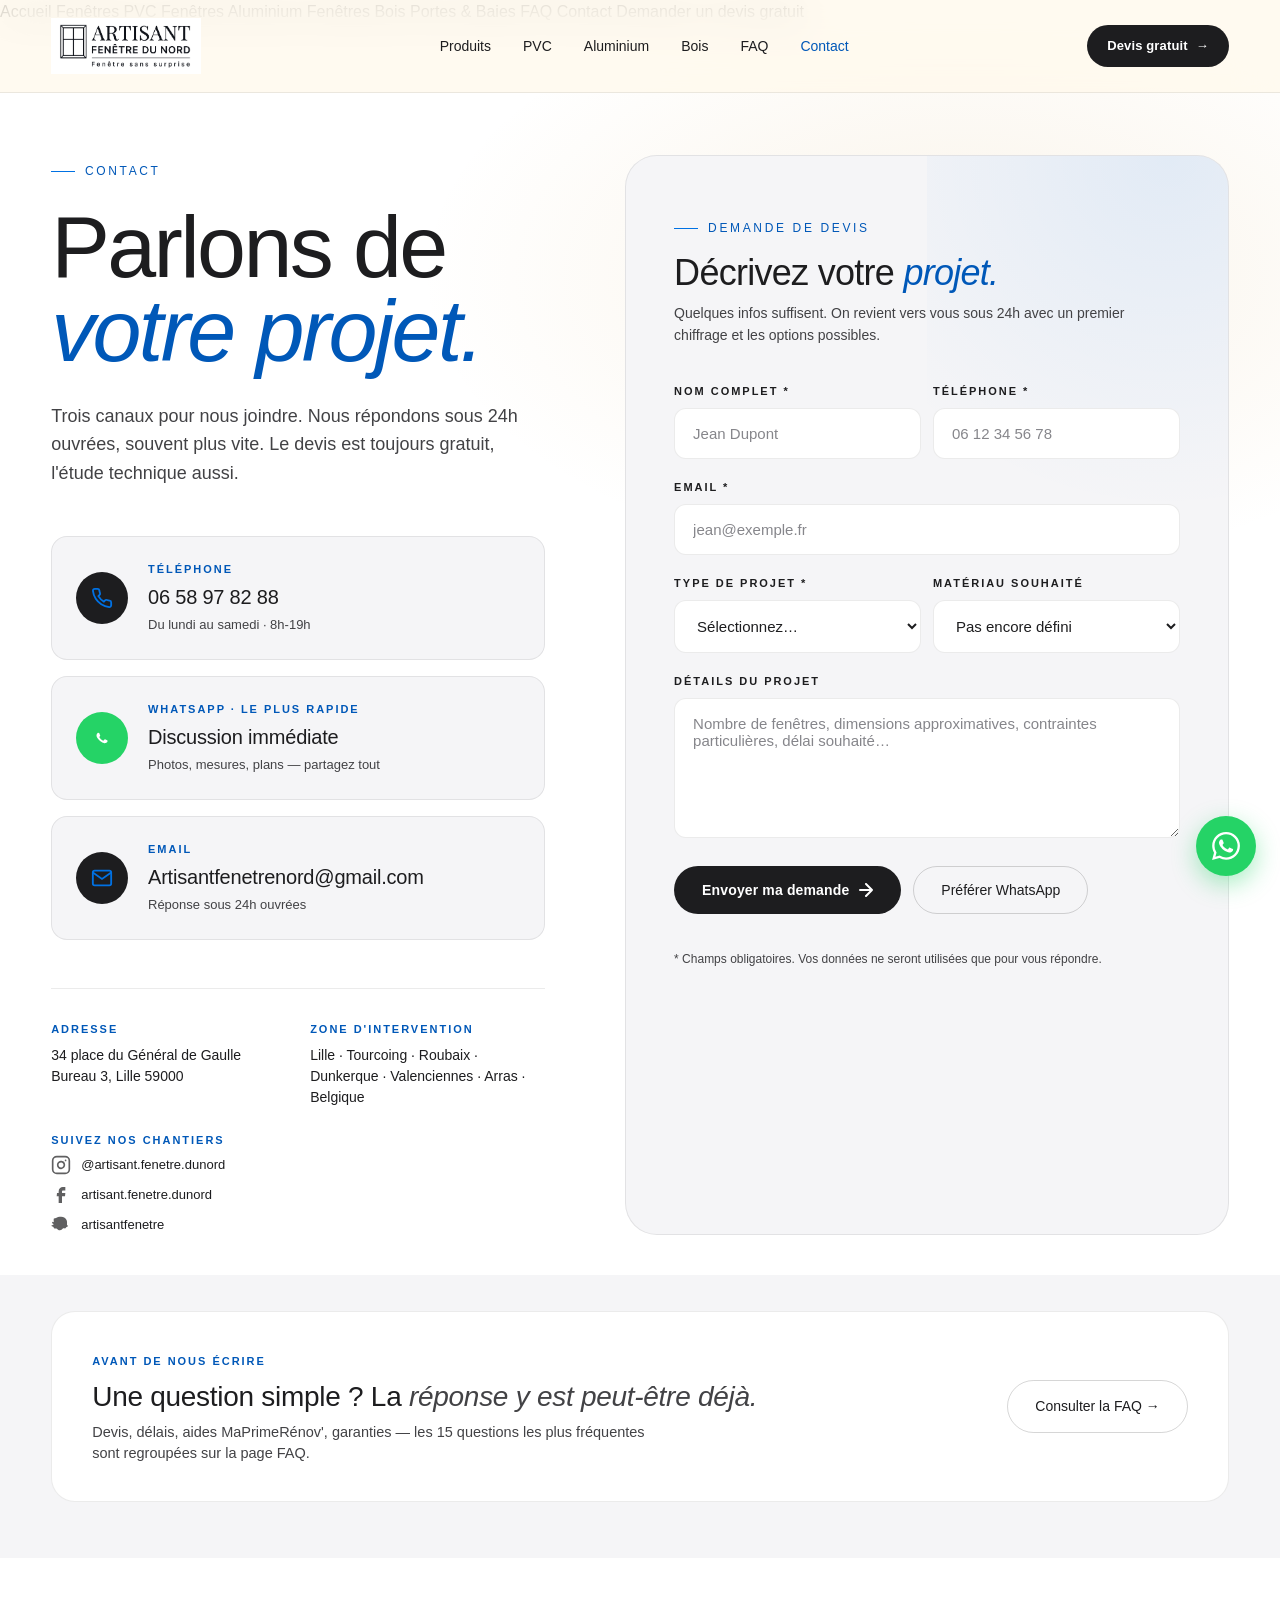
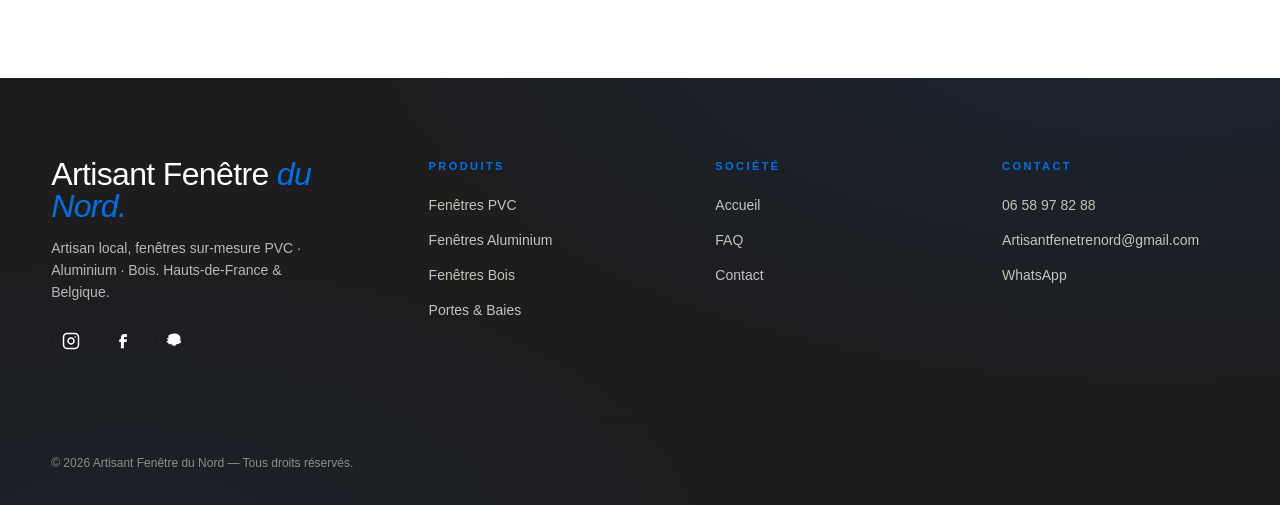
==== commit cdbb4186: "Formulaire de contact : fond gris clair Apple au lieu de noir - Background passe de var(--ink) à var" ====
--- a/pages/contact.html
+++ b/pages/contact.html
@@ -131,8 +131,9 @@
 
 /* Form */
 .contact-form-wrapper {
-  background: var(--ink);
-  color: var(--cream);
+  background: var(--paper);
+  color: var(--ink);
+  border: 1px solid var(--line);
   border-radius: 32px;
   padding: 56px 48px;
   position: relative;
@@ -143,7 +144,7 @@
   position: absolute;
   top: -50%; right: -30%;
   width: 80%; height: 100%;
-  background: radial-gradient(circle, rgba(212,162,76,0.18), transparent 60%);
+  background: radial-gradient(circle, rgba(0, 113, 227, 0.08), transparent 60%);
   pointer-events: none;
 }
 .contact-form-wrapper > * { position: relative; }
@@ -154,10 +155,11 @@
   letter-spacing: -0.02em;
   line-height: 1.05;
   margin: 16px 0 12px;
-}
-.contact-form-wrapper h2 em { color: var(--gold); font-style: italic; }
-.contact-form-wrapper > p { color: rgba(255, 249, 236, 0.7); font-size: 14px; margin-bottom: 36px; }
-.contact-form-wrapper .eyebrow { color: var(--gold); }
+  color: var(--ink);
+}
+.contact-form-wrapper h2 em { color: var(--gold-deep); font-style: italic; }
+.contact-form-wrapper > p { color: var(--ink-soft); font-size: 14px; margin-bottom: 36px; }
+.contact-form-wrapper .eyebrow { color: var(--gold-deep); }
 
 .form-grid {
   display: grid;
@@ -168,23 +170,27 @@
   grid-template-columns: 1fr 1fr;
   gap: 12px;
 }
-.contact-form-wrapper .field label { color: var(--gold); }
+.contact-form-wrapper .field label {
+  color: var(--ink);
+  font-weight: 600;
+}
 .contact-form-wrapper .field input,
 .contact-form-wrapper .field select,
 .contact-form-wrapper .field textarea {
-  background: rgba(255, 249, 236, 0.06);
-  border: 1px solid rgba(212, 162, 76, 0.2);
-  color: var(--cream);
+  background: var(--cream);
+  border: 1px solid var(--line);
+  color: var(--ink);
 }
 .contact-form-wrapper .field input::placeholder,
 .contact-form-wrapper .field textarea::placeholder {
-  color: rgba(255, 249, 236, 0.35);
+  color: var(--silver);
 }
 .contact-form-wrapper .field input:focus,
 .contact-form-wrapper .field select:focus,
 .contact-form-wrapper .field textarea:focus {
-  background: rgba(255, 249, 236, 0.12);
+  background: var(--cream);
   border-color: var(--gold);
+  box-shadow: 0 0 0 3px rgba(0, 113, 227, 0.12);
 }
 .form-submit {
   display: flex;
@@ -193,24 +199,28 @@
   flex-wrap: wrap;
 }
 .form-submit button.btn-primary {
-  background: var(--gold);
-  color: var(--ink);
+  background: var(--ink);
+  color: var(--cream);
   cursor: pointer;
 }
-.form-submit button.btn-primary::before { background: var(--cream); }
+.form-submit button.btn-primary::before { background: var(--gold); }
 .form-submit button.btn-primary:hover span,
-.form-submit button.btn-primary:hover svg { color: var(--ink); }
+.form-submit button.btn-primary:hover svg { color: var(--cream); }
 .form-submit .btn-ghost {
-  color: var(--cream);
-  border-color: rgba(255, 249, 236, 0.3);
+  color: var(--ink);
+  border-color: var(--line-strong);
   cursor: pointer;
   background: none;
   font-family: var(--font-body);
 }
-.form-submit .btn-ghost:hover { background: var(--cream); color: var(--ink); }
+.form-submit .btn-ghost:hover {
+  background: var(--ink);
+  color: var(--cream);
+  border-color: var(--ink);
+}
 .form-note {
   font-size: 12px;
-  color: rgba(255, 249, 236, 0.5);
+  color: var(--ink-soft);
   margin-top: 16px;
 }
 
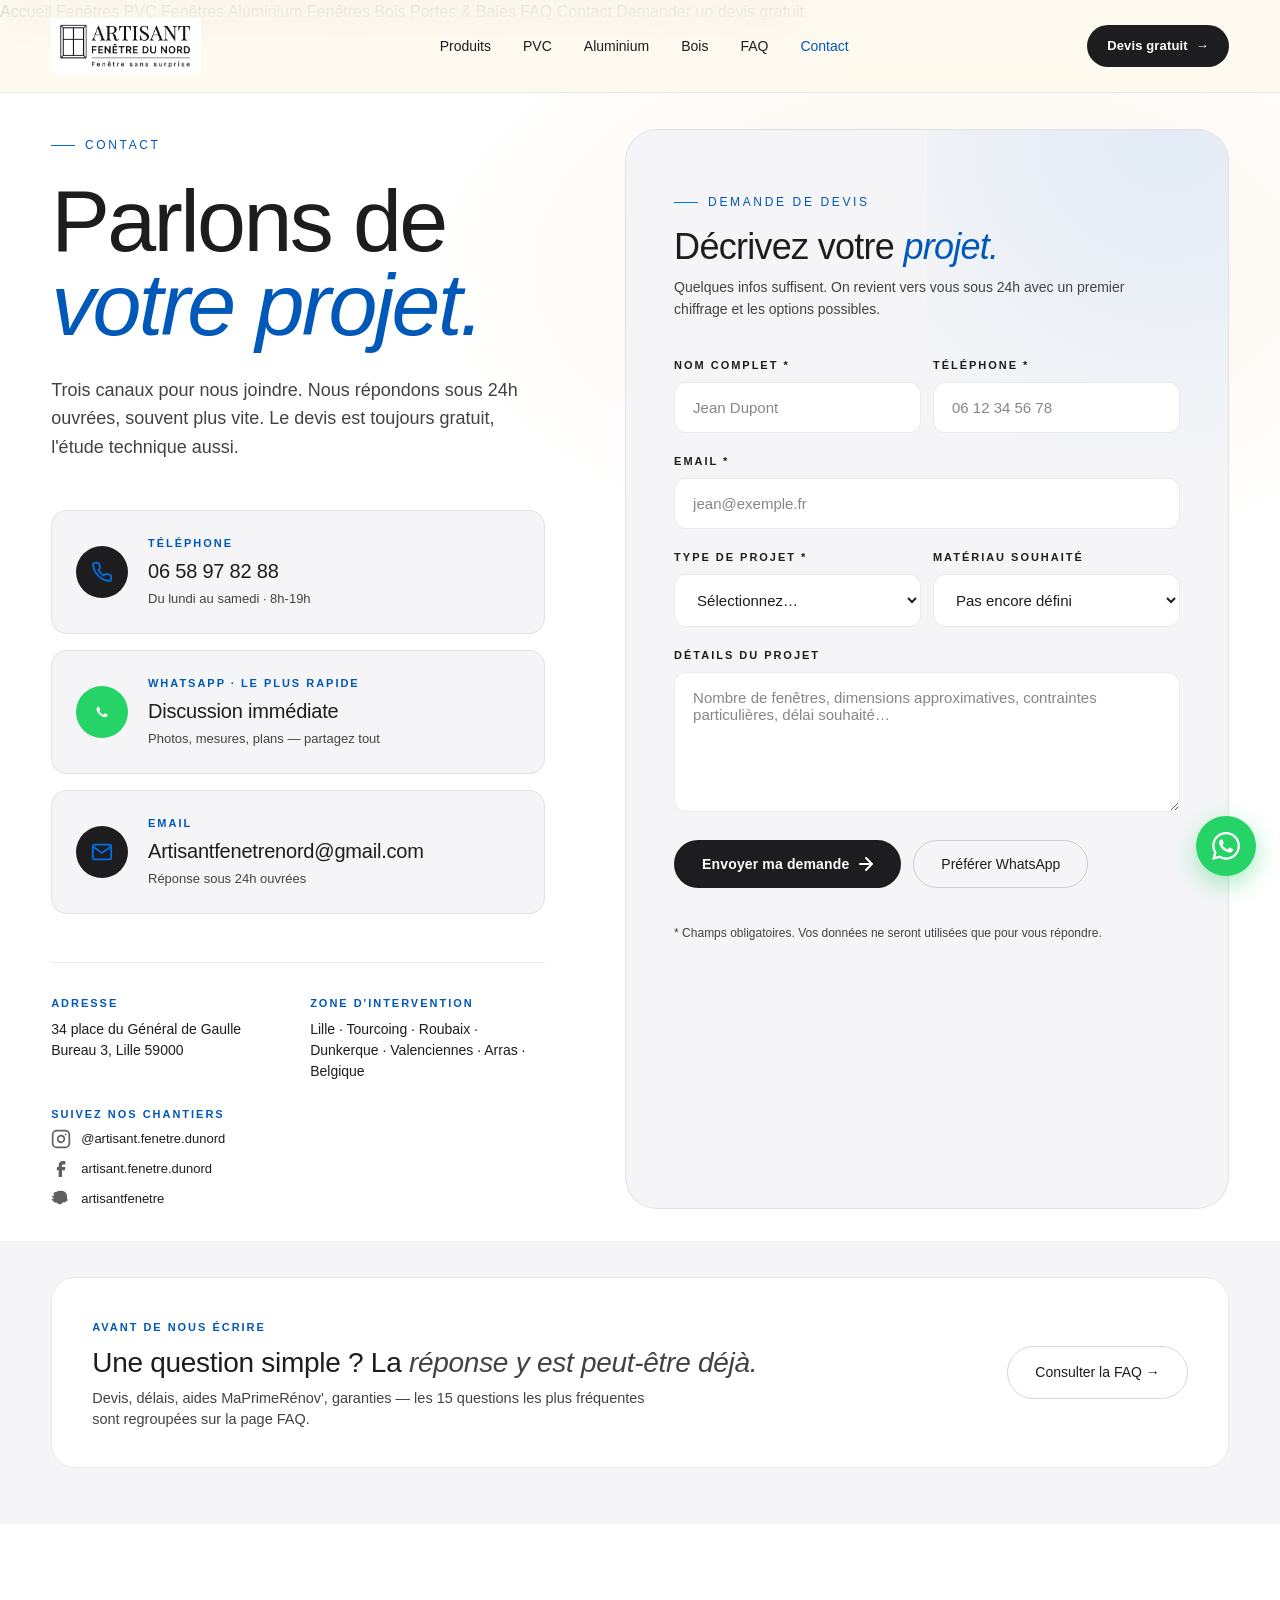
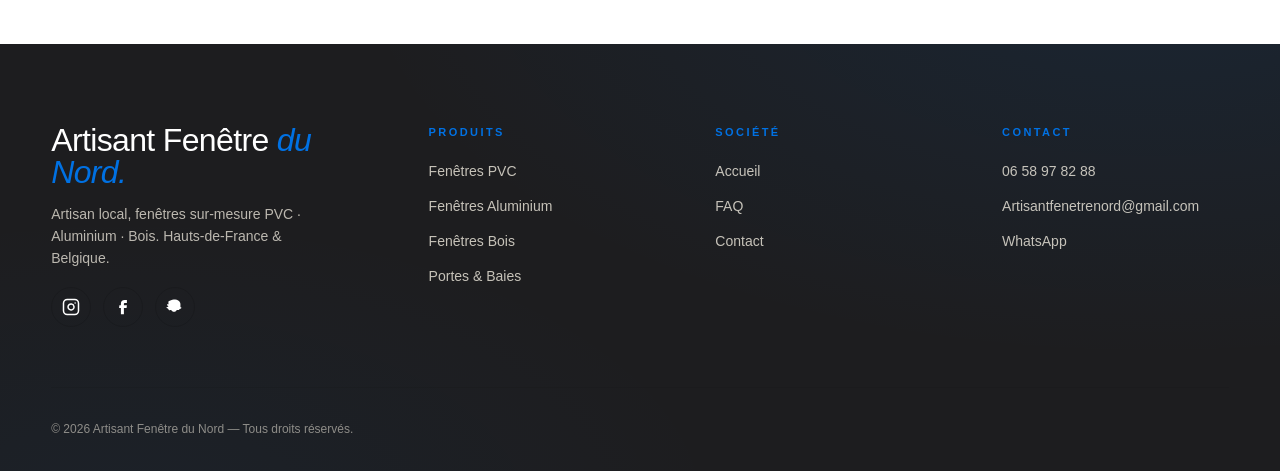
==== commit 98f6bca7: "Resserrer le padding-top des heros (vide entre nav et contenu) Tous les heros passent à 104px de pad" ====
--- a/pages/contact.html
+++ b/pages/contact.html
@@ -11,7 +11,7 @@
 <style>
 .contact-hero {
   position: relative;
-  padding: 130px var(--gutter) 40px;
+  padding: 104px var(--gutter) 32px;
   overflow: hidden;
 }
 .contact-hero::before {
@@ -244,7 +244,7 @@
 @media (max-width: 600px) {
   .form-row { grid-template-columns: 1fr; }
   .contact-meta { grid-template-columns: 1fr; }
-  .contact-hero { padding: 100px var(--gutter) 30px; }
+  .contact-hero { padding: 88px var(--gutter) 24px; }
 }
 
 /* Lien vers la FAQ */
--- a/assets/styles.css
+++ b/assets/styles.css
@@ -532,7 +532,7 @@
 
 /* ====== CONDENSED PRODUCT PAGE ====== */
 .p-hero {
-  padding: 130px var(--gutter) 36px;
+  padding: 104px var(--gutter) 28px;
   background: var(--cream);
 }
 .p-hero-inner {
@@ -633,7 +633,7 @@
   color: var(--ink);
 }
 @media (max-width: 900px) {
-  .p-hero { padding-top: 110px; }
+  .p-hero { padding-top: 92px; }
   .p-hero-inner { grid-template-columns: 1fr; gap: 32px; }
 }
 @media (max-width: 600px) {
